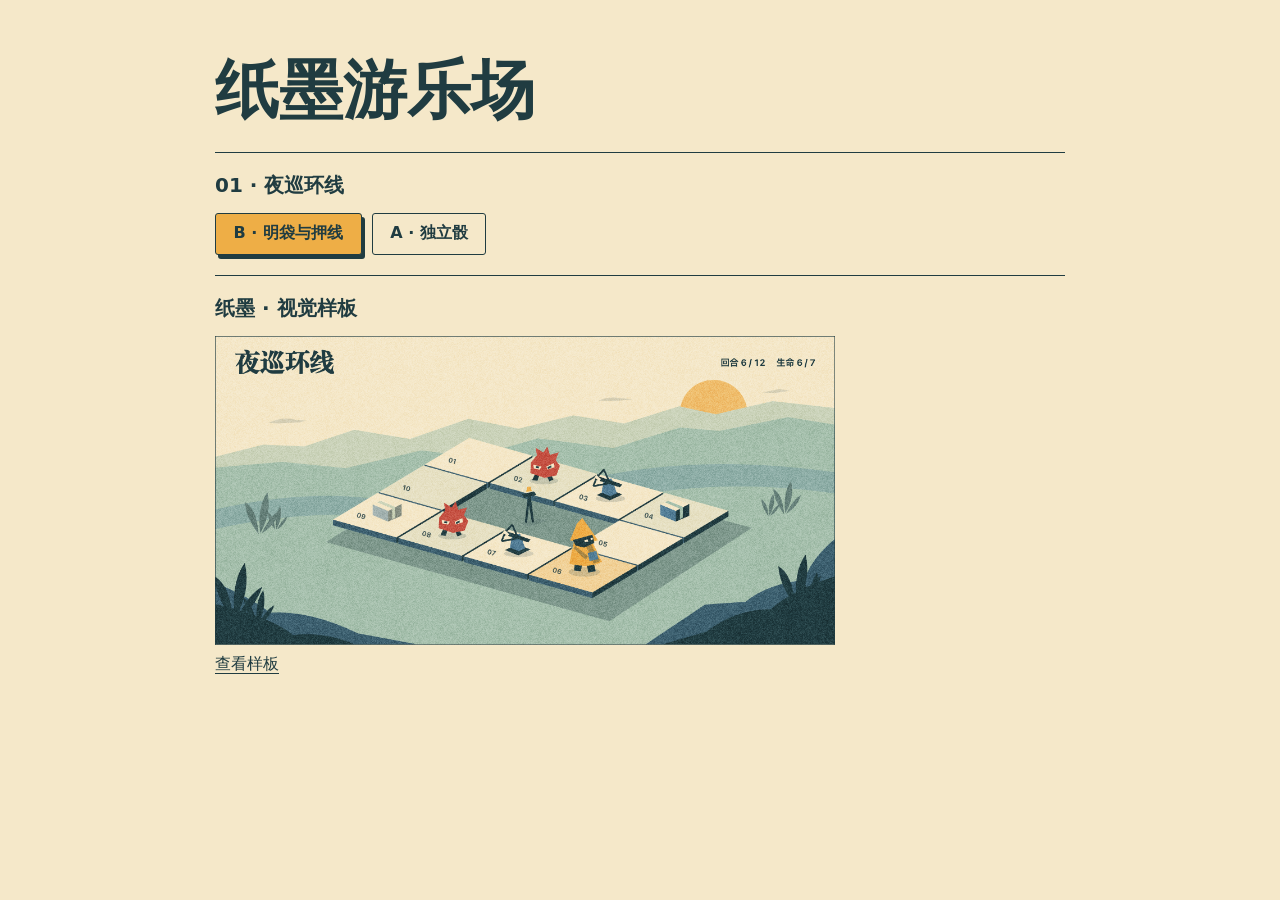
==== index.html @ 73577dcd "Launch Paper Ink Arcade with two playable Dead Circuit variants" ====
<!doctype html>
<html lang="zh-CN">
<head>
  <meta charset="utf-8">
  <meta name="viewport" content="width=device-width, initial-scale=1">
  <meta name="theme-color" content="#f5e8c9">
  <title>纸墨游乐场 · Paper Ink Arcade</title>
  <link rel="icon" href="data:,">
  <link rel="stylesheet" href="visual/paper-ink/paper.css">
  <style>
    * { box-sizing: border-box; }
    body { margin: 0; background: var(--pi-paper); color: var(--pi-ink); font: 1rem/1.6 var(--pi-font); }
    main { width: min(100% - 32px, 850px); margin: 6vh auto; }
    h1 { font: 800 clamp(2.25rem, 6vw, 4rem)/1.15 var(--pi-display); margin: 0; }
    h2 { font-size: 1.25rem; margin: 0; }
    section { border-top: var(--pi-rule); padding: 16px 0; }
    header { margin-bottom: 24px; }
    .choices { display: flex; flex-wrap: wrap; gap: 10px; margin: 12px 0 4px; }
    a { color: inherit; text-underline-offset: 4px; }
    .choices a { text-decoration: none; }
    .preview { display: block; width: min(100%, 620px); }
    .preview img { display: block; width: 100%; height: auto; margin: 12px 0 6px; }
    a:focus-visible { outline: 3px solid var(--pi-ink); outline-offset: 4px; }
  </style>
</head>
<body>
  <main>
    <header><h1>纸墨游乐场</h1></header>
    <section aria-labelledby="game"><h2 id="game">01 · 夜巡环线</h2>
      <div class="choices">
        <a class="pi-action primary" href="01-dead-circuit/index.html?mode=bag&amp;seed=23">B · 明袋与押线</a>
        <a class="pi-action" href="01-dead-circuit/index.html?mode=classic&amp;seed=23">A · 独立骰</a>
      </div>
    </section>
    <section aria-labelledby="visual"><h2 id="visual">纸墨 · 视觉样板</h2>
      <a class="preview" href="visual/paper-ink/index.html"><img src="visual/paper-ink/board-preview.png" alt="暖黄色巡夜人站在纸纹棋盘上"><span>查看样板</span></a>
    </section>
  </main>
</body>
</html>
---- visual/paper-ink/paper.css ----
:root {
  --pi-paper: #f5e8c9;
  --pi-ink: #203c41;
  --pi-field: #a7c1ae;
  --pi-signal: #eeae46;
  --pi-threat: #c75142;
  --pi-water: #537f98;
  --pi-grain: .47;
  --pi-period: 256px;
  --pi-font: system-ui, "PingFang SC", "Microsoft YaHei", sans-serif;
  --pi-display: "Songti SC", "Noto Serif CJK SC", "SimSun", Georgia, serif;
  --pi-rule: 1.5px solid var(--pi-ink);
  --pi-shadow: 3px 4px 0 var(--pi-ink);
}
.pi-print {
  position: relative;
  isolation: isolate;
  overflow: hidden;
  background: var(--pi-paper);
}
.pi-print::after {
  content: "";
  position: absolute;
  z-index: 1;
  inset: 0;
  pointer-events: none;
  background: url("./paper-grain.png") repeat left top / var(--pi-period) var(--pi-period);
  mix-blend-mode: soft-light;
  opacity: var(--pi-grain);
}
.shadow { fill: var(--pi-ink); opacity: .16; }
.goldshade { fill: color-mix(in srgb, var(--pi-signal) 67%, var(--pi-ink)); }
.pi-hud { position: relative; z-index: 2; }
.pi-action {
  padding: .6em 1.1em;
  border: var(--pi-rule);
  border-radius: 3px;
  background: var(--pi-paper);
  color: var(--pi-ink);
  font: 650 1rem var(--pi-font);
  cursor: pointer;
}
.pi-action[aria-pressed="true"], .pi-action.primary {
  background: var(--pi-signal);
  box-shadow: var(--pi-shadow);
}
.pi-action:focus-visible { outline: 3px solid var(--pi-ink); outline-offset: 4px; }
@media (forced-colors: active) {
  .pi-print::after { display: none; }
  .pi-action[aria-pressed="true"] { border: 3px double Highlight; }
}
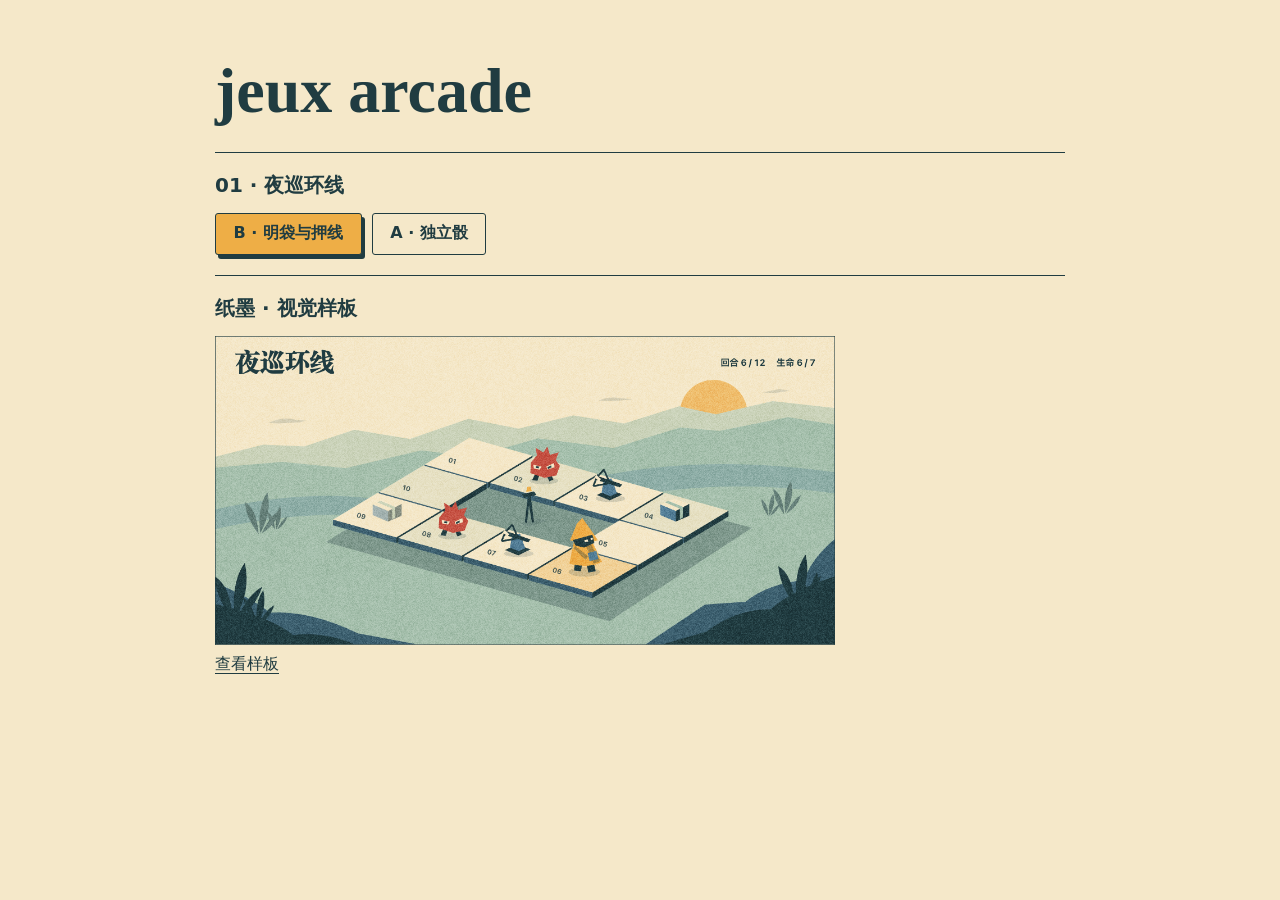
==== commit 4b5bdc90: "Use jeux arcade branding and describe the playable prototypes" ====
--- a/index.html
+++ b/index.html
@@ -4,7 +4,8 @@
   <meta charset="utf-8">
   <meta name="viewport" content="width=device-width, initial-scale=1">
   <meta name="theme-color" content="#f5e8c9">
-  <title>纸墨游乐场 · Paper Ink Arcade</title>
+  <title>jeux arcade</title>
+  <meta name="description" content="jeux arcade 是一组可以在浏览器里玩的纸墨风小游戏。每个原型只试一个玩法，看看它能不能让人想再来一局。">
   <link rel="icon" href="data:,">
   <link rel="stylesheet" href="visual/paper-ink/paper.css">
   <style>
@@ -25,7 +26,7 @@
 </head>
 <body>
   <main>
-    <header><h1>纸墨游乐场</h1></header>
+    <header><h1>jeux arcade</h1></header>
     <section aria-labelledby="game"><h2 id="game">01 · 夜巡环线</h2>
       <div class="choices">
         <a class="pi-action primary" href="01-dead-circuit/index.html?mode=bag&amp;seed=23">B · 明袋与押线</a>
